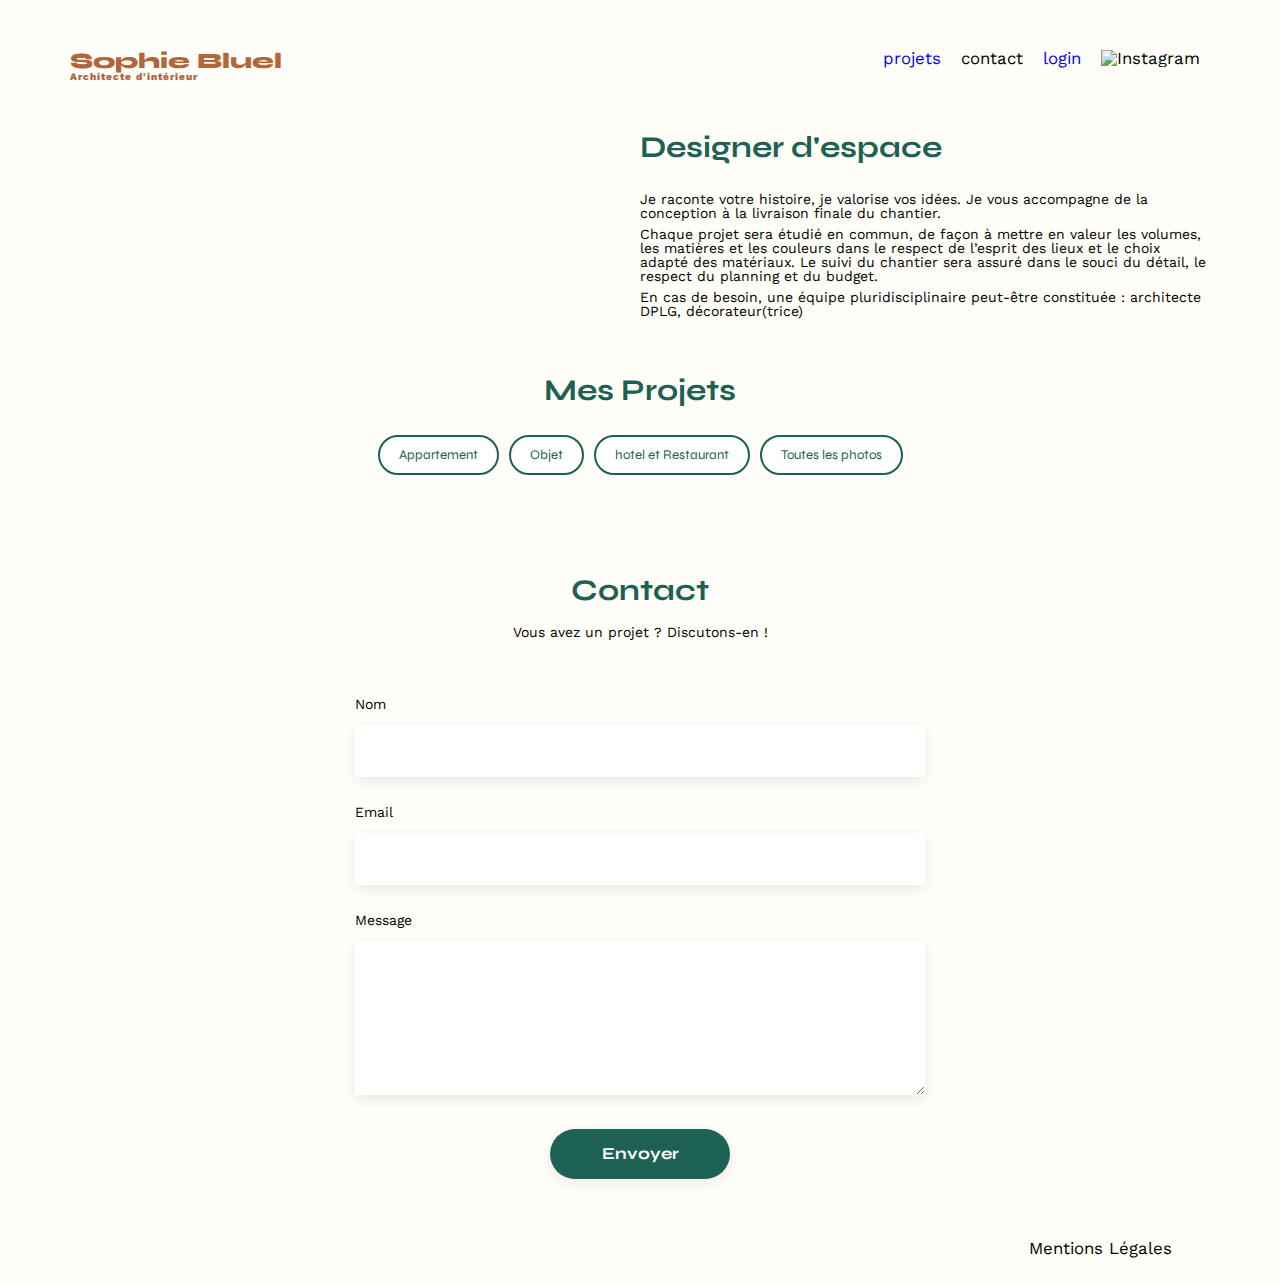
==== FrontEnd/index.html @ 95999c15 "avancementduporojet" ====
<!DOCTYPE html>
<html lang="fr">
<head>
	<meta charset="UTF-8">
	<title>Sophie Bluel - Architecte d'intérieur</title>
	<meta name="viewport" content="width=device-width, initial-scale=1.0">
	<link rel="preconnect" href="https://fonts.googleapis.com">
	<link rel="preconnect" href="https://fonts.gstatic.com" crossorigin>
	<link href="https://fonts.googleapis.com/css2?family=Syne:wght@700;800&family=Work+Sans&display=swap" rel="stylesheet">
	<meta name="description" content="">
	<link rel="stylesheet" href="./assets/style.css">
	<script src="script.js"></script>
</head>
<body>
	
	<div class="bandeauEdition"><i class="fa-regular fa-pen-to-square fa-xs" style="color: #FFD43B;"></i>
	
			<h3 class="title">Mode edition</h3>
		</div>		
<header>
	

	<!-- <aside class="modal">
		<div class="modalWrapper" id="editGallery">
			<div class="modalHeader"><i class="fa-solid fa-xmark"></i></div>
			<h3 class="modalTitle">Galerie photo</h3>
			<div class="modalContent">
			</div>
			<button id="addPictureBtn">Ajouter une photo</button>
			<a href="#" id="deleteGallery">Supprimer la galerie</a>
		</div>
	</aside> -->



	<!-- <button> Modifierrr</button>
	<div class="modal active" id="modal">
		<div class="modalHeader">
			<div class="title"> Galerie photos </div>
			<button class="close-button">&times;</button>

		</div>
		<div class="modalContent">
			Lorem ipsum dolor sit amet, consectetur adipisicing elit. Corporis omnis temporibus id ullam consequuntur veritatis dicta unde vitae sed quos neque, suscipit alias libero error ut repudiandae quasi similique eaque.

		</div>
		<button id="addPictureBtn">Ajouter une photo</button> 
		

	</div>
	<div id="overlay"></div>-->








	
	<h1>Sophie Bluel <span>Architecte d'intérieur</span></h1>
	<nav>
		<ul>
			<a href="#projet">projets</a>
			<li>contact</li>
			<a href="log-in.html">login</a>
			<li><img src="./assets/icons/instagram.png" alt="Instagram"></li>
		</ul>
	</nav>
</header>
<main>
	
	<section id="introduction">
		<figure>
			<img src="./assets/images/sophie-bluel.png" alt="">
		</figure>
		<article>
			<h2>Designer d'espace</h2>
			<p>Je raconte votre histoire, je valorise vos idées. Je vous accompagne de la conception à la livraison finale du chantier.</p>
			<p>Chaque projet sera étudié en commun, de façon à mettre en valeur les volumes, les matières et les couleurs dans le respect de l’esprit des lieux et le choix adapté des matériaux. Le suivi du chantier sera assuré dans le souci du détail, le respect du planning et du budget.</p>
			<p>En cas de besoin, une équipe pluridisciplinaire peut-être constituée : architecte DPLG, décorateur(trice)</p>
		</article>
	</section>
	<section id="portfolio">
		<!-- <P class="bandeauEdition">Mode edition</P> -->
		<h2 id="projet">Mes Projets</h2>
		
	



		<div class="filtre">
		
			<button class="btn-Appart">Appartement</button>
			<button class="btn-objet">Objet</button>
			<button class="btn-hotelEtRestaurant">hotel et Restaurant</button>
			<button class="btn-tous">Toutes les photos </button>
		</div>	

			<div class="gallery"></div>
			
			
			
			<!--<figure>
				<img src="assets/images/abajour-tahina.png" alt="Abajour Tahina">
				<figcaption>Abajour Tahina</figcaption>
			</figure>
			<figure>
				<img src="assets/images/appartement-paris-v.png" alt="Appartement Paris V">
				<figcaption>Appartement Paris V</figcaption>
			</figure>
			<figure>
				<img src="assets/images/restaurant-sushisen-londres.png" alt="Restaurant Sushisen - Londres">
				<figcaption>Restaurant Sushisen - Londres</figcaption>
			</figure>
			<figure>
				<img src="assets/images/la-balisiere.png" alt="Villa “La Balisiere” - Port Louis">
				<figcaption>Villa “La Balisiere” - Port Louis</figcaption>
			</figure>
			<figure>
				<img src="assets/images/structures-thermopolis.png" alt="Structures Thermopolis">
				<figcaption>Structures Thermopolis</figcaption>
			</figure>
			<figure>
				<img src="assets/images/appartement-paris-x.png" alt="Appartement Paris X">
				<figcaption>Appartement Paris X</figcaption>
			</figure>
			<figure>
				<img src="assets/images/le-coteau-cassis.png" alt="Pavillon “Le coteau” - Cassis">
				<figcaption>Pavillon “Le coteau” - Cassis</figcaption>
			</figure>
			<figure>
				<img src="assets/images/villa-ferneze.png" alt="Villa Ferneze - Isola d’Elba">
				<figcaption>Villa Ferneze - Isola d’Elba</figcaption>
			</figure>
			<figure>
				<img src="assets/images/appartement-paris-xviii.png" alt="Appartement Paris XVIII">
				<figcaption>Appartement Paris XVIII</figcaption>
			</figure>
			<figure>
				<img src="assets/images/bar-lullaby-paris.png" alt="Bar “Lullaby” - Paris">
				<figcaption>Bar “Lullaby” - Paris</figcaption>
			</figure>
			<figure>
				<img src="assets/images/hotel-first-arte-new-delhi.png" alt="Hotel First Arte - New Delhi">
				<figcaption>Hotel First Arte - New Delhi</figcaption>
			</figure>-->
		
		
	</section>
	
	<section id="contact">
		<h2>Contact</h2>
		<p>Vous avez un projet ? Discutons-en !</p>
		<form action="#" method="post">
			<label for="name">Nom</label>
			<input type="text" name="name" id="name">
			<label for="email">Email</label>
			<input type="email" name="email" id="email">
			<label for="message">Message</label>
			<textarea name="message" id="message" cols="30" rows="10"></textarea>
			<input type="submit" value="Envoyer">
		</form>
	</section>
</main>

<footer>
	<nav>
		<ul>
			<li>Mentions Légales</li>
		</ul>
	</nav>
</footer>
</body>
</html>
---- FrontEnd/assets/style.css ----
/* http://meyerweb.com/eric/tools/css/reset/
   v2.0 | 20110126
   License: none (public domain)
*/

html, body, div, span, applet, object, iframe,
h1, h2, h3, h4, h5, h6, p, blockquote, pre,
a, abbr, acronym, address, big, cite, code,
del, dfn, em, img, ins, kbd, q, s, samp,
small, strike, strong, sub, sup, tt, var,
b, u, i, center,
dl, dt, dd, ol, ul, li,
fieldset, form, label, legend,
table, caption, tbody, tfoot, thead, tr, th, td,
article, aside, canvas, details, embed,
figure, figcaption, footer, header, hgroup,
menu, nav, output, ruby, section, summary,
time, mark, audio, video {
	margin: 0;
	padding: 0;
	border: 0;
	font-size: 100%;
	font: inherit;
	vertical-align: baseline;
}
/* HTML5 display-role reset for older browsers */
article, aside, details, figcaption, figure,
footer, header, hgroup, menu, nav, section {
	display: block;
}
body {
	line-height: 1;
	background-color: #FFFEF8;
}
ol, ul {
	list-style: none;
}
blockquote, q {
	quotes: none;
}
blockquote:before, blockquote:after,
q:before, q:after {
	content: '';
	content: none;
}
table {
	border-collapse: collapse;
	border-spacing: 0;
}
/** end reset css**/
body {
	max-width: 1140px;
	margin:auto;
	font-family: 'Work Sans' ;
	font-size: 14px;
}
.bandeauEdition{
	display: none;
	
}
body.estConnecte .bandeauEdition{
	display: block;
	color: white;
	background-color: black;
	height: 59px;
}
.title{
	display: flex;
	flex-direction: column;
	align-items: center;
	color: white;
	padding-top: 20px ;

}
/**body.connecte .filtre{
	display: none;
}**/

header {
	display: flex;
	justify-content: space-between;
	margin: 50px 0

}
section {
	margin: 50px 0
}

h1{
	display: flex;
	flex-direction: column;
	font-family: 'Syne';
	font-size: 22px;
	font-weight: 800;
	color: #B1663C
}

h1 > span {
	font-family: 'Work Sans';
	font-size:10px;
	letter-spacing: 0.1em;
;
}

h2{
	font-family: 'Syne';
	font-weight: 700;
	font-size: 30px;
	color: #1D6154
}
nav ul {
	display: flex;
	align-items: center;
	list-style-type: none;

}
nav li {
	padding: 0 10px;
	font-size: 1.2em;
	
}

li:hover {
	color: #B1663C;
}
nav a {
	padding: 0 10px;
	font-size: 1.2em;
	text-decoration: none;
}

a:hover {
	color: #B1663C;
}
#introduction {
	display: flex;
	align-items: center;
}
#introduction figure {
	flex: 1
}
#introduction img {
	display: block;
	margin: auto;
	width: 80%;
}

#introduction article {
	flex: 1
}
#introduction h2 {
	margin-bottom: 1em;
}

#introduction p {
	margin-bottom: 0.5em;
}
#portfolio h2 {
	text-align: center;
	margin-bottom: 1em;
}
.gallery {
	width: 100%;
	display: grid;
	grid-template-columns: 1fr 1fr 1fr;
	grid-column-gap: 20px;
	grid-row-gap: 20px;
	
}

.gallery img {
	width: 100%;

}
#contact {
	width: 50%;
margin: auto;
}
#contact > * {
	text-align: center;

}
#contact h2{
	margin-bottom: 20px;
}
#contact form {
	text-align: left;
	margin-top:30px;
	display: flex;
	flex-direction: column;
}

#contact input {
	height: 50px;
	font-size: 1.2em;
	border: none;
	box-shadow: 0px 4px 14px rgba(0, 0, 0, 0.09);
}
#contact label {
	margin: 2em 0 1em 0;
}
#contact textarea {
	border: none;
	box-shadow: 0px 4px 14px rgba(0, 0, 0, 0.09);
}

input[type="submit"]{
	font-family: 'Syne';
	font-weight: 700;
	color: white;
	background-color: #1D6154;
	margin : 2em auto ;
	width: 180px;
	text-align: center;
	border-radius: 60px ;
}

footer nav ul {
	display: flex;
	justify-content: flex-end;
	margin: 2em
}

.filtre{
	display: flex;
	flex-direction: row;
	justify-content: center;
	gap: 10px;
	padding-bottom: 50px;
}
button{
    display: flex;
	background-color: white;
    border: 2px solid  #1D6154;
	color: #1D6154;
	font-family: syne;
    border-radius: 40px 40px 40px 40px;
    gap: 10px;
    padding: 2px 19px 2px 19px;
    align-items: center;        
    height: 40px;
}

.fondPopup {
	position: fixed;
	top: 0;
	left: 0;
	width: 100%;
	height: 100%;
	background-color: rgba(0,0,0,0.5);
	
	display: flex;
	justify-content: center;
	align-items: center;
	}
	
	.popup {
	height: 50%;
	width: 50%;
	background-color: white;
	border-radius: 0.5rem;
	}



	.modal {
	position: fixed;
    top: 50%;
	left: 50%;
	transform: translate(-50, -50) ;
	border: 1px solid black;
	border-radius: 10px;
	background-color: white;
	width: 300px;

	}
	.modal

	.modal.active{
		transform: translate(-50, -50) scale(1);

	}
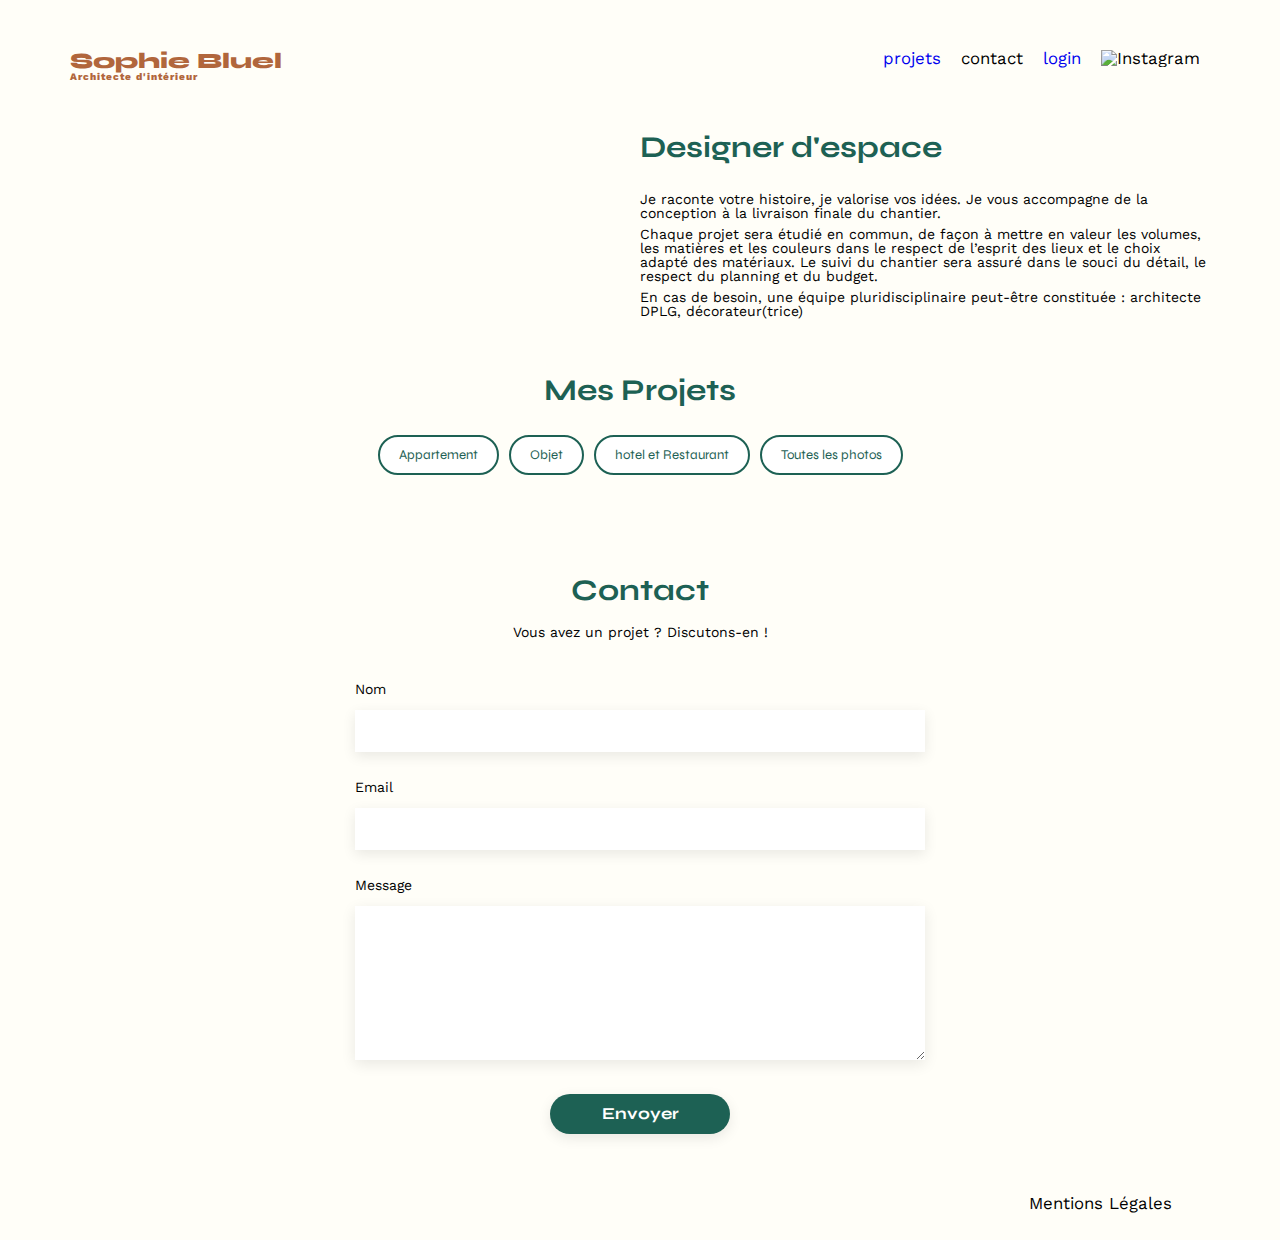
==== commit ab387bbe: "Ajout de la partie modifier" ====
--- a/FrontEnd/index.html
+++ b/FrontEnd/index.html
@@ -8,14 +8,22 @@
 	<link rel="preconnect" href="https://fonts.gstatic.com" crossorigin>
 	<link href="https://fonts.googleapis.com/css2?family=Syne:wght@700;800&family=Work+Sans&display=swap" rel="stylesheet">
 	<meta name="description" content="">
+	<link rel="stylesheet" href="https://cdnjs.cloudflare.com/ajax/libs/font-awesome/6.2.1/css/all.min.css"
+        integrity="sha512-MV7K8+y+gLIBoVD59lQIYicR65iaqukzvf/nwasF0nqhPay5w/9lJmVM2hMDcnK1OnMGCdVK+iQrJ7lzPJQd1w=="
+        crossorigin="anonymous" referrerpolicy="no-referrer" />
 	<link rel="stylesheet" href="./assets/style.css">
 	<script src="script.js"></script>
 </head>
 <body>
 	
-	<div class="bandeauEdition"><i class="fa-regular fa-pen-to-square fa-xs" style="color: #FFD43B;"></i>
+	<div class="bandeauEdition">
+		<i class="fa-regular fa-pen-to-square fa-xs" ></i>
+		<h3 class="title">Mode edition  </h3>
+
+
+		
 	
-			<h3 class="title">Mode edition</h3>
+			
 		</div>		
 <header>
 	
@@ -30,6 +38,7 @@
 			<a href="#" id="deleteGallery">Supprimer la galerie</a>
 		</div>
 	</aside> -->
+	
 
 
 
@@ -83,11 +92,20 @@
 	</section>
 	<section id="portfolio">
 		<!-- <P class="bandeauEdition">Mode edition</P> -->
-		<h2 id="projet">Mes Projets</h2>
+		 
 		
+		<article class="partietitremodifier">
+			<h2 id="projet">Mes Projets</h2>
+
+			<section class="partieModifierPresDuTitre">
+				<i class="fa-regular fa-pen-to-square fa-xs" ></i>
+				<h4>Modifier</h4>
+			
+			</section>
+		</article>
 	
 
-
+<!--  -->
 
 		<div class="filtre">
 		
--- a/FrontEnd/assets/style.css
+++ b/FrontEnd/assets/style.css
@@ -59,10 +59,34 @@
 	
 }
 body.estConnecte .bandeauEdition{
-	display: block;
-	color: white;
-	background-color: black;
-	height: 59px;
+
+	display: flex;
+    flex-wrap: wrap;
+    justify-content: center;
+    align-items: baseline;
+    color: white;
+    background-color: black;
+    height: 59px;
+}
+.partieModifierPresDuTitre{
+	display: none;
+	
+}
+body.estConnecte .partieModifierPresDuTitre{
+	display: flex;
+    flex-wrap: wrap;
+    justify-content: center;
+    align-items: baseline;
+	gap: 5px;
+
+}
+.partietitremodifier{
+	display: flex;
+    flex-wrap: wrap;
+    justify-content: center;
+    align-items: baseline;
+	gap: 15px;
+
 }
 .title{
 	display: flex;
@@ -70,6 +94,18 @@
 	align-items: center;
 	color: white;
 	padding-top: 20px ;
+	padding-left: 5px;
+
+}
+
+.popup2 .title{
+	display: flex;
+	flex-direction: column;
+	align-items: center;
+	color: black;
+	/* padding-top: 20px ; */
+	padding-bottom: 15px;
+	font-size: large;
 
 }
 /**body.connecte .filtre{
@@ -162,15 +198,43 @@
 .gallery {
 	width: 100%;
 	display: grid;
-	grid-template-columns: 1fr 1fr 1fr;
+	grid-template-columns: 1fr 1fr 1fr ;
 	grid-column-gap: 20px;
 	grid-row-gap: 20px;
 	
 }
 
 .gallery img {
+	justify-content: center;
 	width: 100%;
 
+}
+.galleryModal {
+	display: grid;
+	grid-template-columns: 1fr 1fr 1fr 1fr 1fr;
+	grid-auto-rows: 1fr;
+	grid-column-gap: 8px;
+	grid-row-gap: 10px;
+	padding: 0px 100px 0px 100px;
+	
+}
+.galleryModal img {
+	width: 20%;
+
+}
+.btn-ajt{
+	font-family: 'Syne';
+	font-weight: 700;
+	color: white;
+	background-color: #1D6154;
+	margin : 2em auto ;
+	width: 180px;
+	text-align: center;
+	border-radius: 60px ;
+	font-size: 1.2em;
+	height: 39px;
+	border: none;
+	display: block;
 }
 #contact {
 	width: 50%;
@@ -185,13 +249,13 @@
 }
 #contact form {
 	text-align: left;
-	margin-top:30px;
+	margin-top:15px;
 	display: flex;
 	flex-direction: column;
 }
 
 #contact input {
-	height: 50px;
+	height: 40px;
 	font-size: 1.2em;
 	border: none;
 	box-shadow: 0px 4px 14px rgba(0, 0, 0, 0.09);
@@ -202,6 +266,13 @@
 #contact textarea {
 	border: none;
 	box-shadow: 0px 4px 14px rgba(0, 0, 0, 0.09);
+}
+#categorie{
+	height: 40px;
+	font-size: 1.2em;
+	border: none;
+	box-shadow: 0px 4px 14px rgba(0, 0, 0, 0.09);
+
 }
 
 input[type="submit"]{
@@ -228,7 +299,7 @@
 	gap: 10px;
 	padding-bottom: 50px;
 }
-button{
+.filtre button{
     display: flex;
 	background-color: white;
     border: 2px solid  #1D6154;
@@ -255,11 +326,48 @@
 	}
 	
 	.popup {
-	height: 50%;
+	height: 90%;
 	width: 50%;
 	background-color: white;
 	border-radius: 0.5rem;
 	}
+
+	.popup h3{
+		padding-left: 267px;
+		padding-top: 20px;
+		width: 173px;
+        height: 30px;
+		top: 720px;
+		left: 634px;
+		gap: 0px;
+		opacity: 0px;
+		font-size: large;
+		padding-bottom: 10px;
+
+
+	}
+	.btn-ajouter-une-photo{
+		font-family: 'Syne';
+	font-weight: 700;
+	color: white;
+	background-color: #1D6154;
+	margin : 2em auto ;
+	width: 180px;
+	text-align: center;
+	border-radius: 60px ;
+	font-size: 1.2em;
+	height: 39px;
+	border: none;
+	display: block;
+
+	}
+
+	.popup2 {
+		height: 90%;
+		width: 50%;
+		background-color: white;
+		border-radius: 0.5rem;
+		}
 
 
 
@@ -279,4 +387,112 @@
 	.modal.active{
 		transform: translate(-50, -50) scale(1);
 
+	}
+
+
+
+
+
+
+	.image-container {
+		position: relative; /* Le conteneur doit être en 'position: relative' pour l'icône */
+		display: inline-block; /* Maintenir la taille autour de l'image */
+	}
+	
+	.image-container img {
+		/* display: block; Assurer que l'image ne laisse pas d'espace en dessous */
+		width: 100%; /* Ajuster la taille de l'image si nécessaire */
+	}
+	
+	.delete-icon {
+		position: absolute;
+		top: 10px; /* Distance par rapport au haut */
+		right: 10px; /* Distance par rapport à la droite */
+		color:white; /* Couleur de l'icône (vous pouvez la changer) */
+		font-size: 15px; /* Taille de l'icône */
+		cursor: pointer; /* Change le curseur en pointeur quand on passe dessus */
+		background-color: black; /* Optionnel : un fond pour rendre l'icône plus visible */
+		/* padding: 5px; Espace autour de l'icône */
+		background-size: auto;
+	
+		
+	}
+	.portion-bleu-de-la-page{
+		display: flex;
+		justify-content: center;
+	}
+	.modalContent{
+		display: flex;
+		flex-direction: column;
+		align-items: center;
+		justify-content: center;
+		background-color: #E8F1F6;
+		height: 150px;
+		width: 300px;
+
+	}
+
+	.picture{
+		font-size: 70px;
+		color: #CBD6DC;
+		align-items: center;
+	}
+	
+
+		
+
+	
+	.ajouter-une-photo{
+		display: flex;
+		font-family: 'Syne';
+	font-weight: 500;
+	color: #306685;
+	background-color: #CBD6DC;
+	/* margin : 2em auto ; */
+	width: 180px;
+	text-align: center;
+	border-radius: 60px ;
+	/* font-size: 1.2em; */
+	height: 39px;
+	border: none;
+	display: block;
+
+	}
+	.texte-jpg-png{
+	display: flex;
+	justify-content: center;
+	size:10px;
+	}
+	
+
+
+	input#file{
+		display: none;
+	}
+
+	#imagePreview {
+		display: none;
+		width: 100%;
+		height: auto;
+		object-fit: cover;
+	}
+	.btn-valider-la-photo{
+		font-family: 'Syne';
+	font-weight: 700;
+	color: white;
+	background-color: #1D6154;
+	margin : 2em auto ;
+	width: 180px;
+	text-align: center;
+	border-radius: 60px ;
+	font-size: 1.2em;
+	height: 39px;
+	border: none;
+	display: block;
+
+	}
+
+
+	.modalContent.preview i, .modalContent.preview label, .modalContent.preview p {
+		display: none;
 	}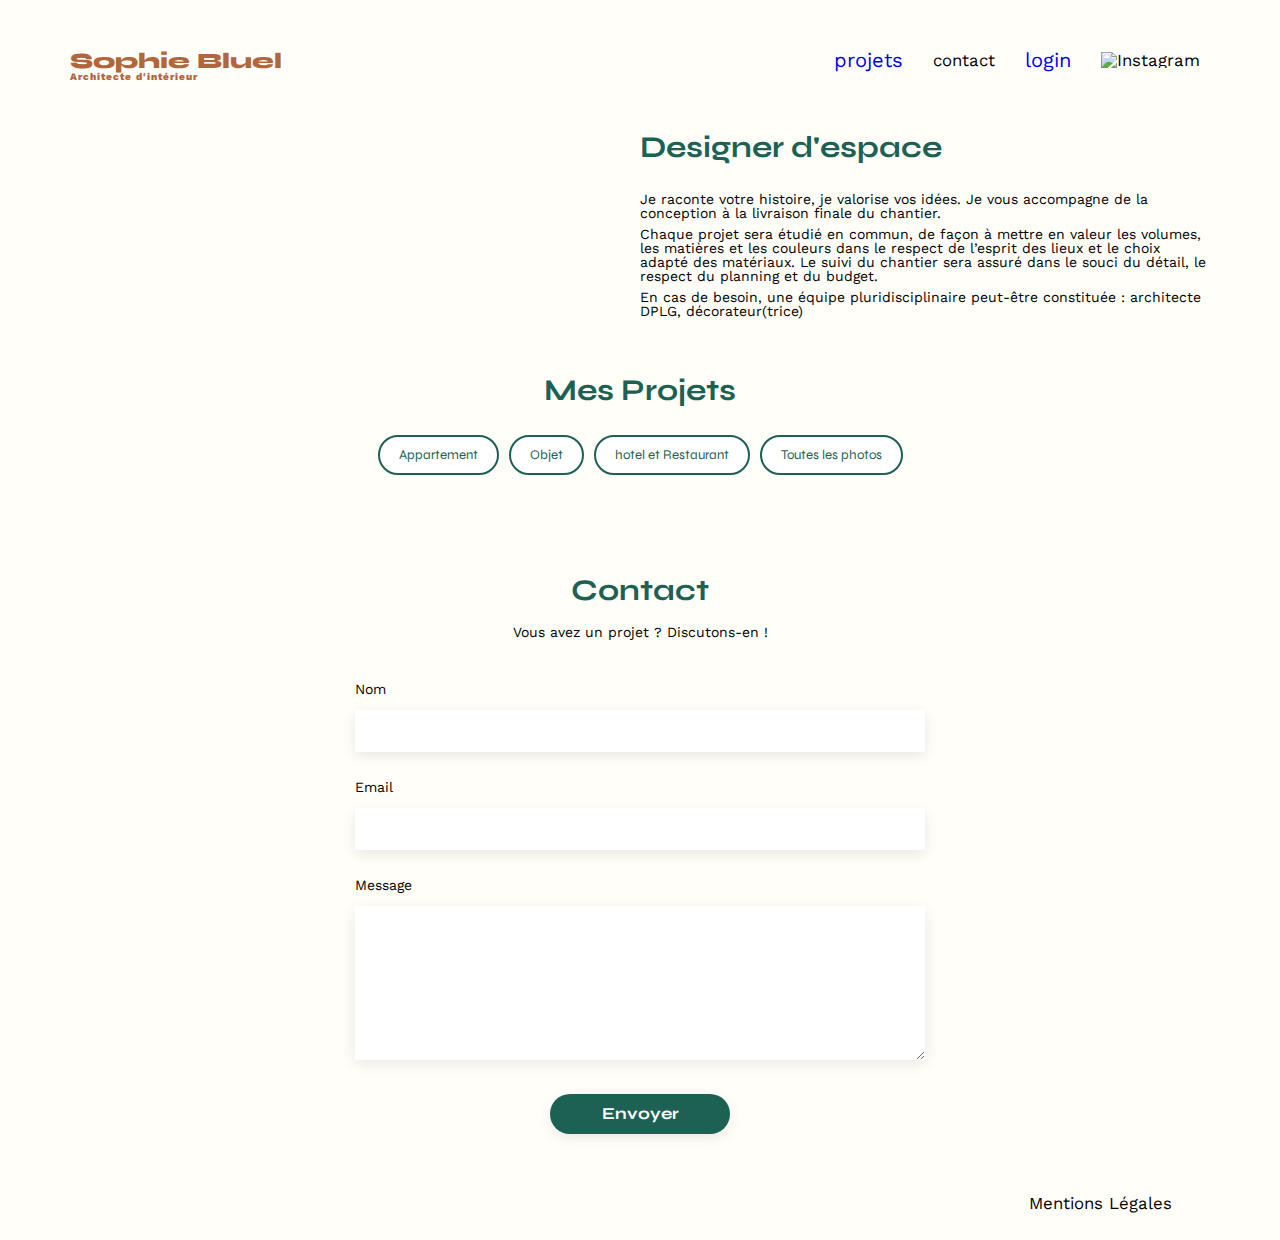
==== commit 25850a6e: "ajout de css" ====
--- a/FrontEnd/index.html
+++ b/FrontEnd/index.html
@@ -1,34 +1,34 @@
 <!DOCTYPE html>
 <html lang="fr">
+
 <head>
 	<meta charset="UTF-8">
 	<title>Sophie Bluel - Architecte d'intérieur</title>
 	<meta name="viewport" content="width=device-width, initial-scale=1.0">
 	<link rel="preconnect" href="https://fonts.googleapis.com">
 	<link rel="preconnect" href="https://fonts.gstatic.com" crossorigin>
-	<link href="https://fonts.googleapis.com/css2?family=Syne:wght@700;800&family=Work+Sans&display=swap" rel="stylesheet">
+	<link href="https://fonts.googleapis.com/css2?family=Syne:wght@700;800&family=Work+Sans&display=swap"
+		rel="stylesheet">
 	<meta name="description" content="">
 	<link rel="stylesheet" href="https://cdnjs.cloudflare.com/ajax/libs/font-awesome/6.2.1/css/all.min.css"
-        integrity="sha512-MV7K8+y+gLIBoVD59lQIYicR65iaqukzvf/nwasF0nqhPay5w/9lJmVM2hMDcnK1OnMGCdVK+iQrJ7lzPJQd1w=="
-        crossorigin="anonymous" referrerpolicy="no-referrer" />
+		integrity="sha512-MV7K8+y+gLIBoVD59lQIYicR65iaqukzvf/nwasF0nqhPay5w/9lJmVM2hMDcnK1OnMGCdVK+iQrJ7lzPJQd1w=="
+		crossorigin="anonymous" referrerpolicy="no-referrer" />
 	<link rel="stylesheet" href="./assets/style.css">
 	<script src="script.js"></script>
 </head>
+
 <body>
-	
+
 	<div class="bandeauEdition">
-		<i class="fa-regular fa-pen-to-square fa-xs" ></i>
-		<h3 class="title">Mode edition  </h3>
+		<i class="fa-regular fa-pen-to-square fa-xs"></i>
+		<h3 class="title">Mode edition </h3>
 
 
-		
-	
-			
-		</div>		
-<header>
-	
+	</div>
+	<header>
 
-	<!-- <aside class="modal">
+
+		<!-- <aside class="modal">
 		<div class="modalWrapper" id="editGallery">
 			<div class="modalHeader"><i class="fa-solid fa-xmark"></i></div>
 			<h3 class="modalTitle">Galerie photo</h3>
@@ -38,11 +38,11 @@
 			<a href="#" id="deleteGallery">Supprimer la galerie</a>
 		</div>
 	</aside> -->
-	
 
 
 
-	<!-- <button> Modifierrr</button>
+
+		<!-- <button> Modifierrr</button>
 	<div class="modal active" id="modal">
 		<div class="modalHeader">
 			<div class="title"> Galerie photos </div>
@@ -66,59 +66,63 @@
 
 
 
-	
-	<h1>Sophie Bluel <span>Architecte d'intérieur</span></h1>
-	<nav>
-		<ul>
-			<a href="#projet">projets</a>
-			<li>contact</li>
-			<a href="log-in.html">login</a>
-			<li><img src="./assets/icons/instagram.png" alt="Instagram"></li>
-		</ul>
-	</nav>
-</header>
-<main>
-	
-	<section id="introduction">
-		<figure>
-			<img src="./assets/images/sophie-bluel.png" alt="">
-		</figure>
-		<article>
-			<h2>Designer d'espace</h2>
-			<p>Je raconte votre histoire, je valorise vos idées. Je vous accompagne de la conception à la livraison finale du chantier.</p>
-			<p>Chaque projet sera étudié en commun, de façon à mettre en valeur les volumes, les matières et les couleurs dans le respect de l’esprit des lieux et le choix adapté des matériaux. Le suivi du chantier sera assuré dans le souci du détail, le respect du planning et du budget.</p>
-			<p>En cas de besoin, une équipe pluridisciplinaire peut-être constituée : architecte DPLG, décorateur(trice)</p>
-		</article>
-	</section>
-	<section id="portfolio">
-		<!-- <P class="bandeauEdition">Mode edition</P> -->
-		 
-		
-		<article class="partietitremodifier">
-			<h2 id="projet">Mes Projets</h2>
 
-			<section class="partieModifierPresDuTitre">
-				<i class="fa-regular fa-pen-to-square fa-xs" ></i>
-				<h4>Modifier</h4>
-			
-			</section>
-		</article>
-	
+		<h1>Sophie Bluel <span>Architecte d'intérieur</span></h1>
+		<nav>
+			<ul>
+				<li><a href="#projet">projets</a></li>
+				<li>contact</li>
+				<li><a href="log-in.html">login</a></li>
+				<li><img src="./assets/icons/instagram.png" alt="Instagram"></li>
+			</ul>
+		</nav>
+	</header>
+	<main>
 
-<!--  -->
+		<section id="introduction">
+			<figure>
+				<img src="./assets/images/sophie-bluel.png" alt="">
+			</figure>
+			<article>
+				<h2>Designer d'espace</h2>
+				<p>Je raconte votre histoire, je valorise vos idées. Je vous accompagne de la conception à la livraison
+					finale du chantier.</p>
+				<p>Chaque projet sera étudié en commun, de façon à mettre en valeur les volumes, les matières et les
+					couleurs dans le respect de l’esprit des lieux et le choix adapté des matériaux. Le suivi du
+					chantier sera assuré dans le souci du détail, le respect du planning et du budget.</p>
+				<p>En cas de besoin, une équipe pluridisciplinaire peut-être constituée : architecte DPLG,
+					décorateur(trice)</p>
+			</article>
+		</section>
+		<section id="portfolio">
+			<!-- <P class="bandeauEdition">Mode edition</P> -->
 
-		<div class="filtre">
-		
-			<button class="btn-Appart">Appartement</button>
-			<button class="btn-objet">Objet</button>
-			<button class="btn-hotelEtRestaurant">hotel et Restaurant</button>
-			<button class="btn-tous">Toutes les photos </button>
-		</div>	
+
+			<article class="partietitremodifier">
+				<h2 id="projet">Mes Projets</h2>
+
+				<section class="partieModifierPresDuTitre">
+					<i class="fa-regular fa-pen-to-square fa-xs"></i>
+					<h4>Modifier</h4>
+
+				</section>
+			</article>
+
+
+			<!--  -->
+
+			<div class="filtre">
+
+				<button class="btn-Appart">Appartement</button>
+				<button class="btn-objet">Objet</button>
+				<button class="btn-hotelEtRestaurant">hotel et Restaurant</button>
+				<button class="btn-tous">Toutes les photos </button>
+			</div>
 
 			<div class="gallery"></div>
-			
-			
-			
+
+
+
 			<!--<figure>
 				<img src="assets/images/abajour-tahina.png" alt="Abajour Tahina">
 				<figcaption>Abajour Tahina</figcaption>
@@ -163,31 +167,32 @@
 				<img src="assets/images/hotel-first-arte-new-delhi.png" alt="Hotel First Arte - New Delhi">
 				<figcaption>Hotel First Arte - New Delhi</figcaption>
 			</figure>-->
-		
-		
-	</section>
-	
-	<section id="contact">
-		<h2>Contact</h2>
-		<p>Vous avez un projet ? Discutons-en !</p>
-		<form action="#" method="post">
-			<label for="name">Nom</label>
-			<input type="text" name="name" id="name">
-			<label for="email">Email</label>
-			<input type="email" name="email" id="email">
-			<label for="message">Message</label>
-			<textarea name="message" id="message" cols="30" rows="10"></textarea>
-			<input type="submit" value="Envoyer">
-		</form>
-	</section>
-</main>
 
-<footer>
-	<nav>
-		<ul>
-			<li>Mentions Légales</li>
-		</ul>
-	</nav>
-</footer>
+
+		</section>
+
+		<section id="contact">
+			<h2>Contact</h2>
+			<p>Vous avez un projet ? Discutons-en !</p>
+			<form action="#" method="post">
+				<label for="name">Nom</label>
+				<input type="text" name="name" id="name">
+				<label for="email">Email</label>
+				<input type="email" name="email" id="email">
+				<label for="message">Message</label>
+				<textarea name="message" id="message" cols="30" rows="10"></textarea>
+				<input type="submit" value="Envoyer">
+			</form>
+		</section>
+	</main>
+
+	<footer>
+		<nav>
+			<ul>
+				<li>Mentions Légales</li>
+			</ul>
+		</nav>
+	</footer>
 </body>
-</html>
+
+</html>--- a/FrontEnd/assets/style.css
+++ b/FrontEnd/assets/style.css
@@ -3,19 +3,87 @@
    License: none (public domain)
 */
 
-html, body, div, span, applet, object, iframe,
-h1, h2, h3, h4, h5, h6, p, blockquote, pre,
-a, abbr, acronym, address, big, cite, code,
-del, dfn, em, img, ins, kbd, q, s, samp,
-small, strike, strong, sub, sup, tt, var,
-b, u, i, center,
-dl, dt, dd, ol, ul, li,
-fieldset, form, label, legend,
-table, caption, tbody, tfoot, thead, tr, th, td,
-article, aside, canvas, details, embed,
-figure, figcaption, footer, header, hgroup,
-menu, nav, output, ruby, section, summary,
-time, mark, audio, video {
+html,
+body,
+div,
+span,
+applet,
+object,
+iframe,
+h1,
+h2,
+h3,
+h4,
+h5,
+h6,
+p,
+blockquote,
+pre,
+a,
+abbr,
+acronym,
+address,
+big,
+cite,
+code,
+del,
+dfn,
+em,
+img,
+ins,
+kbd,
+q,
+s,
+samp,
+small,
+strike,
+strong,
+sub,
+sup,
+tt,
+var,
+b,
+u,
+i,
+center,
+dl,
+dt,
+dd,
+ol,
+ul,
+li,
+fieldset,
+form,
+label,
+legend,
+table,
+caption,
+tbody,
+tfoot,
+thead,
+tr,
+th,
+td,
+article,
+aside,
+canvas,
+details,
+embed,
+figure,
+figcaption,
+footer,
+header,
+hgroup,
+menu,
+nav,
+output,
+ruby,
+section,
+summary,
+time,
+mark,
+audio,
+video {
 	margin: 0;
 	padding: 0;
 	border: 0;
@@ -23,91 +91,118 @@
 	font: inherit;
 	vertical-align: baseline;
 }
+
 /* HTML5 display-role reset for older browsers */
-article, aside, details, figcaption, figure,
-footer, header, hgroup, menu, nav, section {
+article,
+aside,
+details,
+figcaption,
+figure,
+footer,
+header,
+hgroup,
+menu,
+nav,
+section {
 	display: block;
 }
+
 body {
 	line-height: 1;
 	background-color: #FFFEF8;
 }
-ol, ul {
+
+ol,
+ul {
 	list-style: none;
 }
-blockquote, q {
+
+blockquote,
+q {
 	quotes: none;
 }
-blockquote:before, blockquote:after,
-q:before, q:after {
+
+blockquote:before,
+blockquote:after,
+q:before,
+q:after {
 	content: '';
 	content: none;
 }
+
 table {
 	border-collapse: collapse;
 	border-spacing: 0;
 }
+
 /** end reset css**/
 body {
 	max-width: 1140px;
-	margin:auto;
-	font-family: 'Work Sans' ;
+	margin: auto;
+	font-family: 'Work Sans';
 	font-size: 14px;
 }
-.bandeauEdition{
+
+.bandeauEdition {
 	display: none;
-	
-}
-body.estConnecte .bandeauEdition{
-
-	display: flex;
-    flex-wrap: wrap;
-    justify-content: center;
-    align-items: baseline;
-    color: white;
-    background-color: black;
-    height: 59px;
-}
-.partieModifierPresDuTitre{
+
+}
+
+body.estConnecte .bandeauEdition {
+
+	display: flex;
+	flex-wrap: wrap;
+	justify-content: center;
+	align-items: baseline;
+	color: white;
+	background-color: black;
+	height: 59px;
+}
+
+.partieModifierPresDuTitre {
 	display: none;
-	
-}
-body.estConnecte .partieModifierPresDuTitre{
-	display: flex;
-    flex-wrap: wrap;
-    justify-content: center;
-    align-items: baseline;
+
+}
+
+body.estConnecte .partieModifierPresDuTitre {
+	display: flex;
+	flex-wrap: wrap;
+	justify-content: center;
+	align-items: baseline;
 	gap: 5px;
 
 }
-.partietitremodifier{
-	display: flex;
-    flex-wrap: wrap;
-    justify-content: center;
-    align-items: baseline;
+
+.partietitremodifier {
+	display: flex;
+	flex-wrap: wrap;
+	justify-content: center;
+	align-items: baseline;
 	gap: 15px;
 
 }
-.title{
+
+.title {
 	display: flex;
 	flex-direction: column;
 	align-items: center;
 	color: white;
-	padding-top: 20px ;
+	padding-top: 20px;
 	padding-left: 5px;
 
 }
 
-.popup2 .title{
+.popup2 .title {
 	display: flex;
 	flex-direction: column;
 	align-items: center;
 	color: black;
 	/* padding-top: 20px ; */
 	padding-bottom: 15px;
-	font-size: large;
-
-}
+	font-size: x-large;
+
+}
+
 /**body.connecte .filtre{
 	display: none;
 }**/
@@ -116,13 +211,13 @@
 	display: flex;
 	justify-content: space-between;
 	margin: 50px 0
-
-}
+}
+
 section {
 	margin: 50px 0
 }
 
-h1{
+h1 {
 	display: flex;
 	flex-direction: column;
 	font-family: 'Syne';
@@ -131,34 +226,37 @@
 	color: #B1663C
 }
 
-h1 > span {
+h1>span {
 	font-family: 'Work Sans';
-	font-size:10px;
+	font-size: 10px;
 	letter-spacing: 0.1em;
-;
-}
-
-h2{
+	;
+}
+
+h2 {
 	font-family: 'Syne';
 	font-weight: 700;
 	font-size: 30px;
 	color: #1D6154
 }
+
 nav ul {
 	display: flex;
 	align-items: center;
 	list-style-type: none;
 
 }
+
 nav li {
 	padding: 0 10px;
 	font-size: 1.2em;
-	
+
 }
 
 li:hover {
 	color: #B1663C;
 }
+
 nav a {
 	padding: 0 10px;
 	font-size: 1.2em;
@@ -168,13 +266,16 @@
 a:hover {
 	color: #B1663C;
 }
+
 #introduction {
 	display: flex;
 	align-items: center;
 }
+
 #introduction figure {
 	flex: 1
 }
+
 #introduction img {
 	display: block;
 	margin: auto;
@@ -184,6 +285,7 @@
 #introduction article {
 	flex: 1
 }
+
 #introduction h2 {
 	margin-bottom: 1em;
 }
@@ -191,17 +293,19 @@
 #introduction p {
 	margin-bottom: 0.5em;
 }
+
 #portfolio h2 {
 	text-align: center;
 	margin-bottom: 1em;
 }
+
 .gallery {
 	width: 100%;
 	display: grid;
-	grid-template-columns: 1fr 1fr 1fr ;
+	grid-template-columns: 1fr 1fr 1fr;
 	grid-column-gap: 20px;
 	grid-row-gap: 20px;
-	
+
 }
 
 .gallery img {
@@ -209,6 +313,7 @@
 	width: 100%;
 
 }
+
 .galleryModal {
 	display: grid;
 	grid-template-columns: 1fr 1fr 1fr 1fr 1fr;
@@ -216,40 +321,46 @@
 	grid-column-gap: 8px;
 	grid-row-gap: 10px;
 	padding: 0px 100px 0px 100px;
-	
-}
+
+}
+
 .galleryModal img {
 	width: 20%;
 
 }
-.btn-ajt{
+
+.btn-ajt {
 	font-family: 'Syne';
 	font-weight: 700;
 	color: white;
 	background-color: #1D6154;
-	margin : 2em auto ;
+	margin: 2em auto;
 	width: 180px;
 	text-align: center;
-	border-radius: 60px ;
+	border-radius: 60px;
 	font-size: 1.2em;
 	height: 39px;
 	border: none;
 	display: block;
 }
+
 #contact {
 	width: 50%;
-margin: auto;
-}
-#contact > * {
+	margin: auto;
+}
+
+#contact>* {
 	text-align: center;
 
 }
-#contact h2{
+
+#contact h2 {
 	margin-bottom: 20px;
 }
+
 #contact form {
 	text-align: left;
-	margin-top:15px;
+	margin-top: 15px;
 	display: flex;
 	flex-direction: column;
 }
@@ -260,14 +371,17 @@
 	border: none;
 	box-shadow: 0px 4px 14px rgba(0, 0, 0, 0.09);
 }
+
 #contact label {
 	margin: 2em 0 1em 0;
 }
+
 #contact textarea {
 	border: none;
 	box-shadow: 0px 4px 14px rgba(0, 0, 0, 0.09);
 }
-#categorie{
+
+#categorie {
 	height: 40px;
 	font-size: 1.2em;
 	border: none;
@@ -275,15 +389,15 @@
 
 }
 
-input[type="submit"]{
+input[type="submit"] {
 	font-family: 'Syne';
 	font-weight: 700;
 	color: white;
 	background-color: #1D6154;
-	margin : 2em auto ;
+	margin: 2em auto;
 	width: 180px;
 	text-align: center;
-	border-radius: 60px ;
+	border-radius: 60px;
 }
 
 footer nav ul {
@@ -292,24 +406,25 @@
 	margin: 2em
 }
 
-.filtre{
+.filtre {
 	display: flex;
 	flex-direction: row;
 	justify-content: center;
 	gap: 10px;
 	padding-bottom: 50px;
 }
-.filtre button{
-    display: flex;
+
+.filtre button {
+	display: flex;
 	background-color: white;
-    border: 2px solid  #1D6154;
+	border: 2px solid #1D6154;
 	color: #1D6154;
 	font-family: syne;
-    border-radius: 40px 40px 40px 40px;
-    gap: 10px;
-    padding: 2px 19px 2px 19px;
-    align-items: center;        
-    height: 40px;
+	border-radius: 40px 40px 40px 40px;
+	gap: 10px;
+	padding: 2px 19px 2px 19px;
+	align-items: center;
+	height: 40px;
 }
 
 .fondPopup {
@@ -318,181 +433,219 @@
 	left: 0;
 	width: 100%;
 	height: 100%;
-	background-color: rgba(0,0,0,0.5);
-	
-	display: flex;
-	justify-content: center;
-	align-items: center;
-	}
-	
-	.popup {
+	background-color: rgba(0, 0, 0, 0.5);
+
+	display: flex;
+	justify-content: center;
+	align-items: center;
+}
+
+.popup {
 	height: 90%;
 	width: 50%;
 	background-color: white;
 	border-radius: 0.5rem;
-	}
-
-	.popup h3{
-		padding-left: 267px;
-		padding-top: 20px;
-		width: 173px;
-        height: 30px;
-		top: 720px;
-		left: 634px;
-		gap: 0px;
-		opacity: 0px;
-		font-size: large;
-		padding-bottom: 10px;
-
-
-	}
-	.btn-ajouter-une-photo{
-		font-family: 'Syne';
+}
+
+.popup h3 {
+	padding-left: 267px;
+	padding-top: 20px;
+	width: 173px;
+	height: 30px;
+	top: 720px;
+	left: 634px;
+	gap: 0px;
+	font-size: x-large;
+	padding-bottom: 10px;
+
+
+}
+
+.btn-ajouter-une-photo {
+	font-family: 'Syne';
 	font-weight: 700;
 	color: white;
 	background-color: #1D6154;
-	margin : 2em auto ;
+	margin: 2em auto;
 	width: 180px;
 	text-align: center;
-	border-radius: 60px ;
+	border-radius: 60px;
 	font-size: 1.2em;
 	height: 39px;
 	border: none;
 	display: block;
 
-	}
-
-	.popup2 {
-		height: 90%;
-		width: 50%;
-		background-color: white;
-		border-radius: 0.5rem;
-		}
-
-
-
-	.modal {
+}
+
+.popup2 {
+	height: 90%;
+	width: 50%;
+	background-color: white;
+	border-radius: 0.5rem;
+}
+
+
+
+
+.modal {
 	position: fixed;
-    top: 50%;
+	top: 50%;
 	left: 50%;
-	transform: translate(-50, -50) ;
+	transform: translate(-50%, -50%); /* Ajout du % */
 	border: 1px solid black;
 	border-radius: 10px;
 	background-color: white;
 	width: 300px;
 
-	}
-	.modal
-
-	.modal.active{
-		transform: translate(-50, -50) scale(1);
-
-	}
-
-
-
-
-
-
-	.image-container {
-		position: relative; /* Le conteneur doit être en 'position: relative' pour l'icône */
-		display: inline-block; /* Maintenir la taille autour de l'image */
-	}
-	
-	.image-container img {
-		/* display: block; Assurer que l'image ne laisse pas d'espace en dessous */
-		width: 100%; /* Ajuster la taille de l'image si nécessaire */
-	}
-	
-	.delete-icon {
-		position: absolute;
-		top: 10px; /* Distance par rapport au haut */
-		right: 10px; /* Distance par rapport à la droite */
-		color:white; /* Couleur de l'icône (vous pouvez la changer) */
-		font-size: 15px; /* Taille de l'icône */
-		cursor: pointer; /* Change le curseur en pointeur quand on passe dessus */
-		background-color: black; /* Optionnel : un fond pour rendre l'icône plus visible */
-		/* padding: 5px; Espace autour de l'icône */
-		background-size: auto;
-	
-		
-	}
-	.portion-bleu-de-la-page{
-		display: flex;
-		justify-content: center;
-	}
-	.modalContent{
-		display: flex;
-		flex-direction: column;
-		align-items: center;
-		justify-content: center;
-		background-color: #E8F1F6;
-		height: 150px;
-		width: 300px;
-
-	}
-
-	.picture{
-		font-size: 70px;
-		color: #CBD6DC;
-		align-items: center;
-	}
-	
-
-		
-
-	
-	.ajouter-une-photo{
-		display: flex;
-		font-family: 'Syne';
+}
+
+.modal .modal.active {
+	transform: translate(-50%, -50%)scale(1);
+
+}
+
+
+
+
+
+
+.image-container {
+	position: relative;
+	/* Le conteneur doit être en 'position: relative' pour l'icône */
+	display: inline-block;
+	/* Maintenir la taille autour de l'image */
+}
+
+.image-container img {
+	/* display: block; Assurer que l'image ne laisse pas d'espace en dessous */
+	width: 100%;
+	/* Ajuster la taille de l'image si nécessaire */
+}
+
+.delete-icon {
+	position: absolute;
+	top: 10px;
+	/* Distance par rapport au haut */
+	right: 10px;
+	/* Distance par rapport à la droite */
+	color: white;
+	/* Couleur de l'icône (vous pouvez la changer) */
+	font-size: 15px;
+	/* Taille de l'icône */
+	cursor: pointer;
+	/* Change le curseur en pointeur quand on passe dessus */
+	background-color: black;
+	/* Optionnel : un fond pour rendre l'icône plus visible */
+	/* padding: 5px; Espace autour de l'icône */
+	background-size: auto;
+
+
+}
+
+.portion-bleu-de-la-page {
+	display: flex;
+	justify-content: center;
+}
+
+.modalContent {
+	display: flex;
+	flex-direction: column;
+	align-items: center;
+	justify-content: center;
+	background-color: #E8F1F6;
+	height: 150px;
+	width: 300px;
+
+}
+
+.picture {
+	font-size: 70px;
+	color: #CBD6DC;
+	align-items: center;
+}
+
+
+
+
+
+.ajouter-une-photo {
+	display: flex;
+	font-family: 'Syne';
 	font-weight: 500;
 	color: #306685;
 	background-color: #CBD6DC;
 	/* margin : 2em auto ; */
 	width: 180px;
 	text-align: center;
-	border-radius: 60px ;
+	border-radius: 60px;
 	/* font-size: 1.2em; */
 	height: 39px;
 	border: none;
 	display: block;
 
-	}
-	.texte-jpg-png{
-	display: flex;
-	justify-content: center;
-	size:10px;
-	}
+}
+
+.texte-jpg-png {
+	display: flex;
+	justify-content: center;
 	
-
-
-	input#file{
-		display: none;
-	}
-
-	#imagePreview {
-		display: none;
-		width: 100%;
-		height: auto;
-		object-fit: cover;
-	}
-	.btn-valider-la-photo{
-		font-family: 'Syne';
+}
+
+
+
+input#file {
+	display: none;
+}
+
+#imagePreview {
+	display: none;
+	width: 100%;
+	height: auto;
+	object-fit: cover;
+}
+
+.btn-valider-la-photo {
+	font-family: 'Syne';
 	font-weight: 700;
 	color: white;
 	background-color: #1D6154;
-	margin : 2em auto ;
+	margin: 2em auto;
 	width: 180px;
 	text-align: center;
-	border-radius: 60px ;
+	border-radius: 60px;
 	font-size: 1.2em;
 	height: 39px;
 	border: none;
 	display: block;
 
-	}
-
-
-	.modalContent.preview i, .modalContent.preview label, .modalContent.preview p {
-		display: none;
-	}+}
+
+
+.modalContent.preview i,
+.modalContent.preview label,
+.modalContent.preview p {
+	display: none;
+}
+
+
+
+.titre-galerie{
+	height: auto;
+}
+
+hr {
+	margin-top: 120px;
+	width: 350px;
+top: 1207px;
+left: 510px;
+color: #FFFFFF;
+
+
+}
+.popup2 hr{
+	width: 350px;
+top: 1207px;
+left: 510px;
+color: #FFFFFF;
+
+}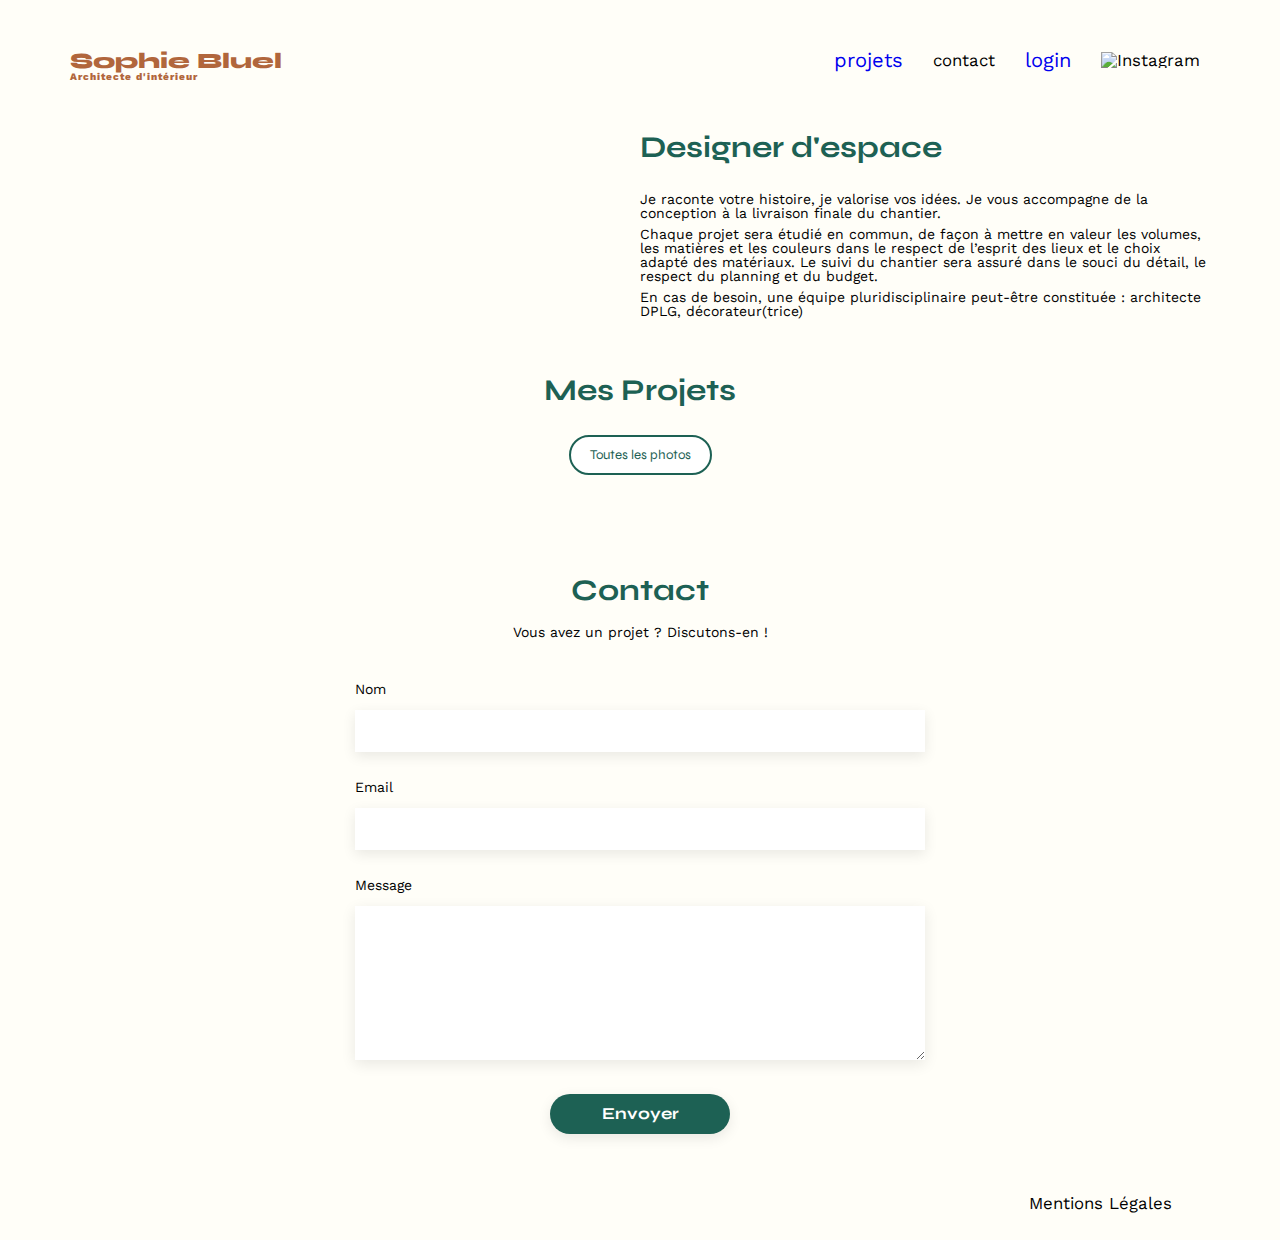
==== commit 6eb5ef6d: "dernière correction" ====
--- a/FrontEnd/index.html
+++ b/FrontEnd/index.html
@@ -18,55 +18,11 @@
 </head>
 
 <body>
-
 	<div class="bandeauEdition">
 		<i class="fa-regular fa-pen-to-square fa-xs"></i>
 		<h3 class="title">Mode edition </h3>
-
-
 	</div>
 	<header>
-
-
-		<!-- <aside class="modal">
-		<div class="modalWrapper" id="editGallery">
-			<div class="modalHeader"><i class="fa-solid fa-xmark"></i></div>
-			<h3 class="modalTitle">Galerie photo</h3>
-			<div class="modalContent">
-			</div>
-			<button id="addPictureBtn">Ajouter une photo</button>
-			<a href="#" id="deleteGallery">Supprimer la galerie</a>
-		</div>
-	</aside> -->
-
-
-
-
-		<!-- <button> Modifierrr</button>
-	<div class="modal active" id="modal">
-		<div class="modalHeader">
-			<div class="title"> Galerie photos </div>
-			<button class="close-button">&times;</button>
-
-		</div>
-		<div class="modalContent">
-			Lorem ipsum dolor sit amet, consectetur adipisicing elit. Corporis omnis temporibus id ullam consequuntur veritatis dicta unde vitae sed quos neque, suscipit alias libero error ut repudiandae quasi similique eaque.
-
-		</div>
-		<button id="addPictureBtn">Ajouter une photo</button> 
-		
-
-	</div>
-	<div id="overlay"></div>-->
-
-
-
-
-
-
-
-
-
 		<h1>Sophie Bluel <span>Architecte d'intérieur</span></h1>
 		<nav>
 			<ul>
@@ -78,7 +34,6 @@
 		</nav>
 	</header>
 	<main>
-
 		<section id="introduction">
 			<figure>
 				<img src="./assets/images/sophie-bluel.png" alt="">
@@ -95,9 +50,6 @@
 			</article>
 		</section>
 		<section id="portfolio">
-			<!-- <P class="bandeauEdition">Mode edition</P> -->
-
-
 			<article class="partietitremodifier">
 				<h2 id="projet">Mes Projets</h2>
 
@@ -107,70 +59,11 @@
 
 				</section>
 			</article>
-
-
-			<!--  -->
-
 			<div class="filtre">
-
-				<button class="btn-Appart">Appartement</button>
-				<button class="btn-objet">Objet</button>
-				<button class="btn-hotelEtRestaurant">hotel et Restaurant</button>
 				<button class="btn-tous">Toutes les photos </button>
 			</div>
-
 			<div class="gallery"></div>
-
-
-
-			<!--<figure>
-				<img src="assets/images/abajour-tahina.png" alt="Abajour Tahina">
-				<figcaption>Abajour Tahina</figcaption>
-			</figure>
-			<figure>
-				<img src="assets/images/appartement-paris-v.png" alt="Appartement Paris V">
-				<figcaption>Appartement Paris V</figcaption>
-			</figure>
-			<figure>
-				<img src="assets/images/restaurant-sushisen-londres.png" alt="Restaurant Sushisen - Londres">
-				<figcaption>Restaurant Sushisen - Londres</figcaption>
-			</figure>
-			<figure>
-				<img src="assets/images/la-balisiere.png" alt="Villa “La Balisiere” - Port Louis">
-				<figcaption>Villa “La Balisiere” - Port Louis</figcaption>
-			</figure>
-			<figure>
-				<img src="assets/images/structures-thermopolis.png" alt="Structures Thermopolis">
-				<figcaption>Structures Thermopolis</figcaption>
-			</figure>
-			<figure>
-				<img src="assets/images/appartement-paris-x.png" alt="Appartement Paris X">
-				<figcaption>Appartement Paris X</figcaption>
-			</figure>
-			<figure>
-				<img src="assets/images/le-coteau-cassis.png" alt="Pavillon “Le coteau” - Cassis">
-				<figcaption>Pavillon “Le coteau” - Cassis</figcaption>
-			</figure>
-			<figure>
-				<img src="assets/images/villa-ferneze.png" alt="Villa Ferneze - Isola d’Elba">
-				<figcaption>Villa Ferneze - Isola d’Elba</figcaption>
-			</figure>
-			<figure>
-				<img src="assets/images/appartement-paris-xviii.png" alt="Appartement Paris XVIII">
-				<figcaption>Appartement Paris XVIII</figcaption>
-			</figure>
-			<figure>
-				<img src="assets/images/bar-lullaby-paris.png" alt="Bar “Lullaby” - Paris">
-				<figcaption>Bar “Lullaby” - Paris</figcaption>
-			</figure>
-			<figure>
-				<img src="assets/images/hotel-first-arte-new-delhi.png" alt="Hotel First Arte - New Delhi">
-				<figcaption>Hotel First Arte - New Delhi</figcaption>
-			</figure>-->
-
-
 		</section>
-
 		<section id="contact">
 			<h2>Contact</h2>
 			<p>Vous avez un projet ? Discutons-en !</p>
@@ -185,7 +78,6 @@
 			</form>
 		</section>
 	</main>
-
 	<footer>
 		<nav>
 			<ul>
@@ -194,5 +86,4 @@
 		</nav>
 	</footer>
 </body>
-
 </html>--- a/FrontEnd/assets/style.css
+++ b/FrontEnd/assets/style.css
@@ -441,24 +441,27 @@
 }
 
 .popup {
-	height: 90%;
 	width: 50%;
 	background-color: white;
 	border-radius: 0.5rem;
 }
 
 .popup h3 {
-	padding-left: 267px;
-	padding-top: 20px;
+	margin: auto;
 	width: 173px;
 	height: 30px;
 	top: 720px;
 	left: 634px;
 	gap: 0px;
 	font-size: x-large;
-	padding-bottom: 10px;
-
-
+	padding-bottom: 2rem;
+}
+
+.popup .boutonFermer {
+	font-size: 1.2rem;
+	text-align: right;
+	padding: 2rem;
+	padding-bottom: 1rem;
 }
 
 .btn-ajouter-une-photo {
@@ -467,25 +470,28 @@
 	color: white;
 	background-color: #1D6154;
 	margin: 2em auto;
-	width: 180px;
 	text-align: center;
 	border-radius: 60px;
 	font-size: 1.2em;
 	height: 39px;
 	border: none;
 	display: block;
-
+	padding: 0px 3rem;
 }
 
 .popup2 {
-	height: 90%;
 	width: 50%;
 	background-color: white;
 	border-radius: 0.5rem;
 }
 
-
-
+.popup2 .boutons {
+	display: flex;
+	justify-content: space-between;
+	font-size: 1.2rem;
+	padding: 2rem;
+	padding-bottom: 1rem;
+}
 
 .modal {
 	position: fixed;
@@ -538,8 +544,8 @@
 	/* Optionnel : un fond pour rendre l'icône plus visible */
 	/* padding: 5px; Espace autour de l'icône */
 	background-size: auto;
-
-
+	padding: 0.2rem;
+	border-radius: 0.2em;
 }
 
 .portion-bleu-de-la-page {
@@ -570,6 +576,8 @@
 
 .ajouter-une-photo {
 	display: flex;
+	align-items: center;
+	justify-content: center;
 	font-family: 'Syne';
 	font-weight: 500;
 	color: #306685;
@@ -581,8 +589,6 @@
 	/* font-size: 1.2em; */
 	height: 39px;
 	border: none;
-	display: block;
-
 }
 
 .texte-jpg-png {
@@ -634,13 +640,11 @@
 }
 
 hr {
-	margin-top: 120px;
+	margin-top: 4rem;
 	width: 350px;
-top: 1207px;
-left: 510px;
-color: #FFFFFF;
-
-
+	top: 1207px;
+	left: 510px;
+	color: #FFFFFF;
 }
 .popup2 hr{
 	width: 350px;
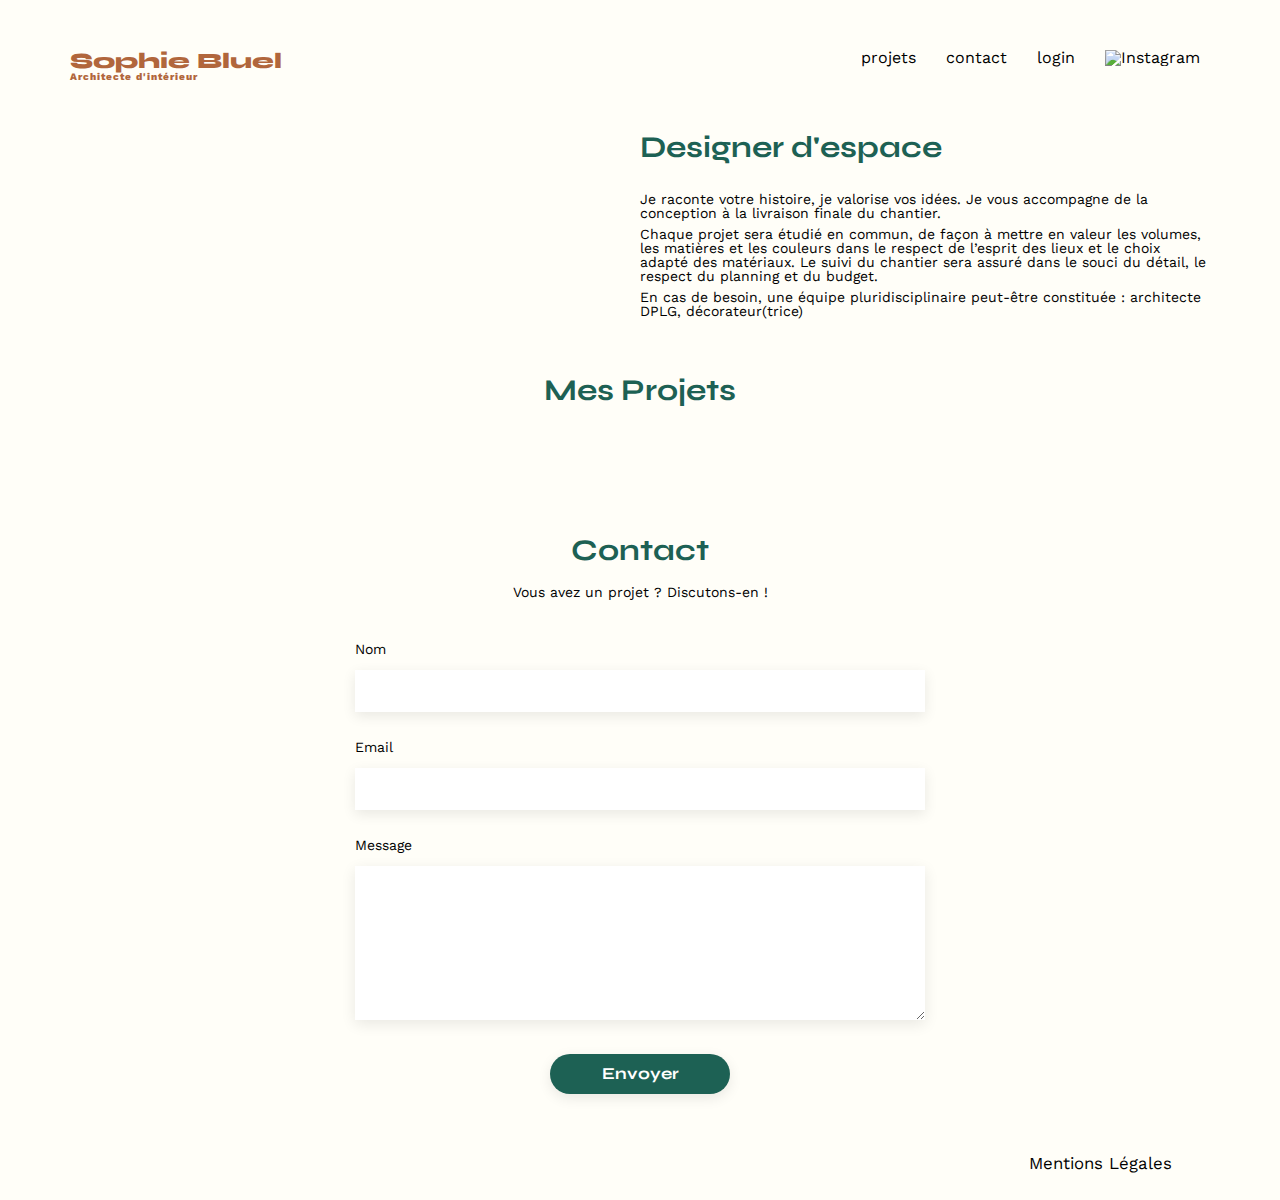
==== commit 090aafde: "correction sur les boutons filtres" ====
--- a/FrontEnd/index.html
+++ b/FrontEnd/index.html
@@ -60,7 +60,7 @@
 				</section>
 			</article>
 			<div class="filtre">
-				<button class="btn-tous">Toutes les photos </button>
+				<!-- <button id="active" class="btn-tous">Toutes les photos </button> -->
 			</div>
 			<div class="gallery"></div>
 		</section>
--- a/FrontEnd/assets/style.css
+++ b/FrontEnd/assets/style.css
@@ -142,6 +142,17 @@
 	font-family: 'Work Sans';
 	font-size: 14px;
 }
+header ul li {
+    font-size: 16px; /* Taille de la police */
+    color: #000; /* Couleur du texte */
+}
+
+/* Style pour les liens dans la liste */
+header ul li a {
+    text-decoration: none; /* Enlever le soulignement */
+    color: inherit; /* Inherit pour reprendre la couleur du parent */
+    font-size: inherit; /* Garder la même taille que l'élément parent */
+}
 
 .bandeauEdition {
 	display: none;
@@ -426,7 +437,24 @@
 	align-items: center;
 	height: 40px;
 }
-
+ 
+/* Effet hover (au survol)  */
+    .filtre button:hover {
+    background-color: #1D6154; /* Couleur lors du survol */
+    color: white; /* Change la couleur du texte lors du survol */
+}
+
+/* Effet focus (quand le bouton est sélectionné ou activé) */
+.filtre button:focus, .filtre button:active {
+    background-color: #1D6154; 
+    color: white; 
+    outline: none; 
+}
+.boutonFiltre.active, .btn-tous.active {
+	background-color: #1D6154; /* Couleur qui reste après la sélection */
+    color: white; /* Change la couleur du texte après la sélection */
+    outline: none; /* Enlever le contour par défaut après clic */
+}
 .fondPopup {
 	position: fixed;
 	top: 0;
